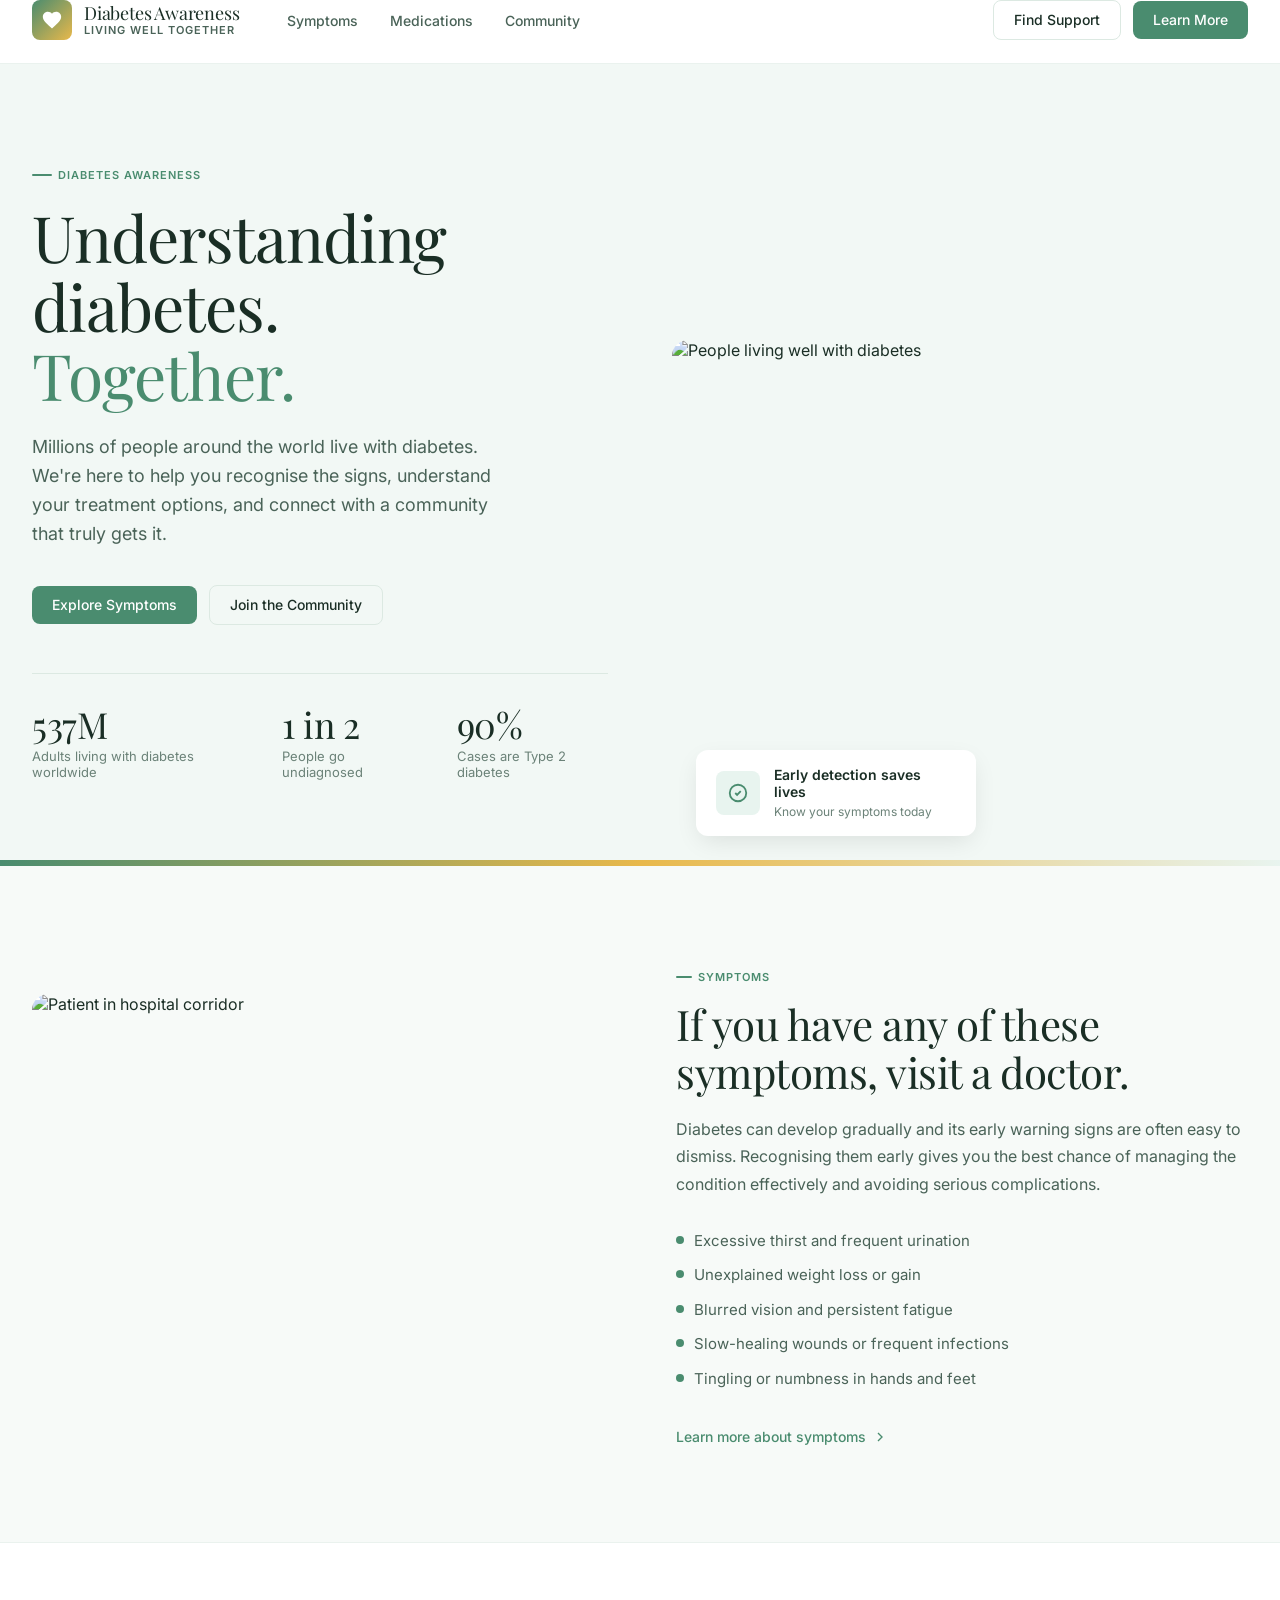
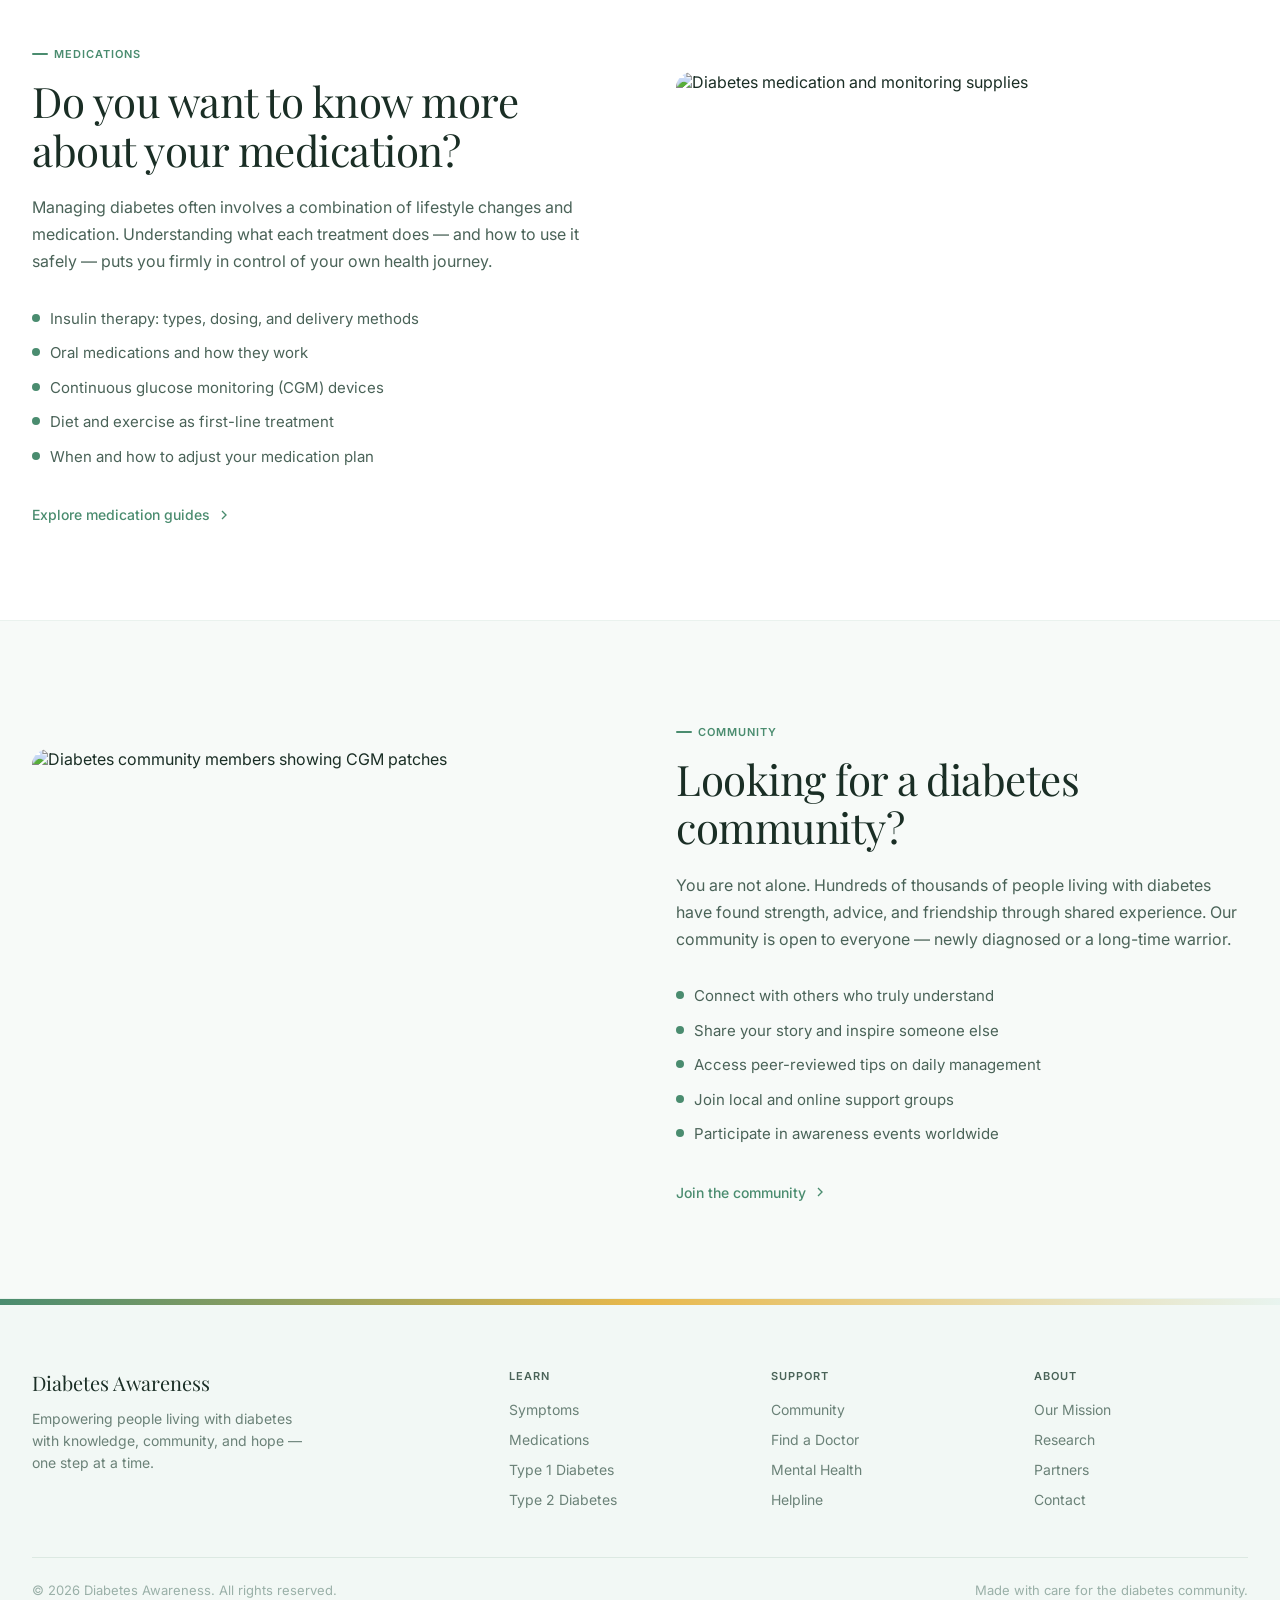
==== index.html @ 2e7ffc68 "Upload entire workspace" ====
<!DOCTYPE html>
<html lang="en">
<head>
  <meta charset="UTF-8" />
  <meta name="viewport" content="width=device-width, initial-scale=1.0" />
  <title>Diabetes Awareness</title>
  <link rel="preconnect" href="https://fonts.googleapis.com" />
  <link rel="preconnect" href="https://fonts.gstatic.com" crossorigin />
  <link href="https://fonts.googleapis.com/css2?family=Inter:wght@400;500;600&family=Playfair+Display:wght@400;500&display=swap" rel="stylesheet" />
  <style>
    /* ── Design Tokens ── */
    :root {
      --primary:        #4a8c6f;
      --primary-deep:   #336b54;
      --primary-light:  #e8f4ef;
      --accent:         #e8b84b;
      --accent-light:   #fdf6e3;

      --ink:            #1a2e25;
      --ink-tint:       #2e4a3a;
      --slate:          #4a6358;
      --steel:          #6b8278;
      --muted:          #9ab0a8;

      --canvas:         #ffffff;
      --surface:        #f7faf8;
      --surface-warm:   #f2f8f5;
      --hairline:       #dce9e2;
      --hairline-soft:  #eaf2ee;
      --beige-deep:     #c8ddd4;

      --on-primary:     #ffffff;
      --on-dark:        #ffffff;

      --rounded-sm:  6px;
      --rounded-md:  8px;
      --rounded-lg:  12px;
      --rounded-xl:  16px;
      --rounded-full: 9999px;

      --font-display: 'Playfair Display', 'Times New Roman', Georgia, serif;
      --font-ui:      'Inter', ui-sans-serif, system-ui, sans-serif;
    }

    /* ── Reset ── */
    *, *::before, *::after { box-sizing: border-box; margin: 0; padding: 0; }
    html { scroll-behavior: smooth; }
    body {
      font-family: var(--font-ui);
      font-size: 16px;
      color: var(--ink);
      background: var(--canvas);
      -webkit-font-smoothing: antialiased;
    }
    img { display: block; max-width: 100%; }
    a { text-decoration: none; color: inherit; }

    /* ── Layout helpers ── */
    .container {
      max-width: 1280px;
      margin: 0 auto;
      padding: 0 32px;
    }

    /* ════════════════════════════════════════
       NAV
    ════════════════════════════════════════ */
    .nav {
      position: sticky;
      top: 0;
      z-index: 100;
      background: var(--canvas);
      border-bottom: 1px solid var(--hairline-soft);
      height: 64px;
    }
    .nav__inner {
      display: flex;
      align-items: center;
      height: 100%;
      gap: 0;
    }
    .nav__logo-block {
      display: flex;
      align-items: center;
      gap: 12px;
      margin-right: 48px;
    }
    .nav__icon {
      width: 40px;
      height: 40px;
      border-radius: var(--rounded-md);
      background: linear-gradient(135deg, var(--primary) 0%, var(--accent) 100%);
      display: flex;
      align-items: center;
      justify-content: center;
      flex-shrink: 0;
    }
    .nav__icon svg { width: 22px; height: 22px; fill: var(--on-dark); }
    .nav__brand {
      font-family: var(--font-display);
      font-size: 18px;
      font-weight: 400;
      color: var(--ink);
      letter-spacing: -0.2px;
      line-height: 1.2;
    }
    .nav__brand span { display: block; font-family: var(--font-ui); font-size: 11px; font-weight: 600; letter-spacing: 1px; text-transform: uppercase; color: var(--slate); }
    .nav__links {
      display: flex;
      align-items: center;
      gap: 32px;
      list-style: none;
      flex: 1;
    }
    .nav__links a {
      font-size: 14px;
      font-weight: 500;
      color: var(--slate);
      transition: color 0.15s;
    }
    .nav__links a:hover { color: var(--primary); }
    .nav__cta {
      margin-left: auto;
      display: flex;
      align-items: center;
      gap: 12px;
    }
    .btn {
      display: inline-flex;
      align-items: center;
      gap: 6px;
      font-family: var(--font-ui);
      font-size: 14px;
      font-weight: 500;
      line-height: 1.3;
      padding: 10px 20px;
      border-radius: var(--rounded-md);
      border: none;
      cursor: pointer;
      transition: background 0.15s, color 0.15s;
      white-space: nowrap;
    }
    .btn-primary {
      background: var(--primary);
      color: var(--on-primary);
    }
    .btn-primary:hover { background: var(--primary-deep); }
    .btn-secondary {
      background: transparent;
      color: var(--ink);
      border: 1px solid var(--hairline);
    }
    .btn-secondary:hover { border-color: var(--primary); color: var(--primary); }

    /* ════════════════════════════════════════
       HERO
    ════════════════════════════════════════ */
    .hero {
      background: var(--surface-warm);
      padding: 96px 0 0;
      overflow: hidden;
    }
    .hero__inner {
      display: grid;
      grid-template-columns: 1fr 1fr;
      gap: 64px;
      align-items: end;
    }
    .hero__text { padding-bottom: 80px; }
    .hero__eyebrow {
      display: inline-flex;
      align-items: center;
      gap: 6px;
      font-size: 11px;
      font-weight: 600;
      letter-spacing: 1px;
      text-transform: uppercase;
      color: var(--primary);
      margin-bottom: 20px;
    }
    .hero__eyebrow::before {
      content: '';
      display: block;
      width: 20px;
      height: 2px;
      background: var(--primary);
      border-radius: 2px;
    }
    .hero__title {
      font-family: var(--font-display);
      font-size: 64px;
      font-weight: 400;
      line-height: 1.08;
      letter-spacing: -1px;
      color: var(--ink);
      margin-bottom: 24px;
    }
    .hero__title em {
      font-style: normal;
      color: var(--primary);
    }
    .hero__subtitle {
      font-size: 18px;
      font-weight: 400;
      line-height: 1.6;
      color: var(--slate);
      max-width: 460px;
      margin-bottom: 36px;
    }
    .hero__actions { display: flex; align-items: center; gap: 12px; }
    .hero__stats {
      display: flex;
      gap: 40px;
      margin-top: 48px;
      padding-top: 32px;
      border-top: 1px solid var(--hairline);
    }
    .hero__stat-num {
      font-family: var(--font-display);
      font-size: 36px;
      font-weight: 400;
      color: var(--ink);
      letter-spacing: -0.5px;
      line-height: 1;
    }
    .hero__stat-label {
      font-size: 13px;
      font-weight: 400;
      color: var(--steel);
      margin-top: 6px;
    }
    .hero__image-wrap {
      position: relative;
      align-self: end;
    }
    .hero__image-wrap img {
      width: 100%;
      height: 520px;
      object-fit: cover;
      border-radius: var(--rounded-xl) var(--rounded-xl) 0 0;
    }
    .hero__image-badge {
      position: absolute;
      bottom: 24px;
      left: 24px;
      background: var(--canvas);
      border-radius: var(--rounded-lg);
      padding: 16px 20px;
      box-shadow: rgba(0,0,0,0.10) 0 8px 24px -4px;
      display: flex;
      align-items: center;
      gap: 14px;
      max-width: 280px;
    }
    .hero__image-badge-icon {
      width: 44px;
      height: 44px;
      border-radius: var(--rounded-md);
      background: var(--primary-light);
      display: flex;
      align-items: center;
      justify-content: center;
      flex-shrink: 0;
    }
    .hero__image-badge-icon svg { width: 22px; height: 22px; stroke: var(--primary); fill: none; stroke-width: 2; }
    .hero__image-badge-text strong { display: block; font-size: 14px; font-weight: 600; color: var(--ink); }
    .hero__image-badge-text span { font-size: 12px; color: var(--steel); }

    /* ════════════════════════════════════════
       SECTION STRIPE (closing gradient)
    ════════════════════════════════════════ */
    .stripe {
      height: 6px;
      background: linear-gradient(90deg, var(--primary) 0%, var(--accent) 50%, var(--primary-light) 100%);
    }

    /* ════════════════════════════════════════
       INFO PAGES (alternating image/text)
    ════════════════════════════════════════ */
    .info-section {
      padding: 96px 0;
      border-bottom: 1px solid var(--hairline-soft);
    }
    .info-section:nth-child(even) {
      background: var(--surface);
    }
    .info-section__inner {
      display: grid;
      grid-template-columns: 1fr 1fr;
      gap: 72px;
      align-items: center;
    }
    /* reverse: image right, text left */
    .info-section--reversed .info-section__inner {
      direction: rtl;
    }
    .info-section--reversed .info-section__inner > * {
      direction: ltr;
    }

    .info-section__image {
      border-radius: var(--rounded-xl);
      overflow: hidden;
      position: relative;
    }
    .info-section__image img {
      width: 100%;
      height: 420px;
      object-fit: cover;
      display: block;
    }

    .info-section__text {}
    .info-section__eyebrow {
      display: inline-flex;
      align-items: center;
      gap: 6px;
      font-size: 11px;
      font-weight: 600;
      letter-spacing: 1px;
      text-transform: uppercase;
      color: var(--primary);
      margin-bottom: 16px;
    }
    .info-section__eyebrow::before {
      content: '';
      display: block;
      width: 16px;
      height: 2px;
      background: var(--primary);
      border-radius: 2px;
    }
    .info-section__title {
      font-family: var(--font-display);
      font-size: 42px;
      font-weight: 400;
      line-height: 1.15;
      letter-spacing: -0.5px;
      color: var(--ink);
      margin-bottom: 20px;
    }
    .info-section__body {
      font-size: 16px;
      font-weight: 400;
      line-height: 1.7;
      color: var(--slate);
      margin-bottom: 32px;
    }
    .info-section__list {
      list-style: none;
      display: flex;
      flex-direction: column;
      gap: 12px;
      margin-bottom: 36px;
    }
    .info-section__list li {
      display: flex;
      align-items: flex-start;
      gap: 10px;
      font-size: 15px;
      color: var(--slate);
      line-height: 1.5;
    }
    .info-section__list li::before {
      content: '';
      display: block;
      width: 8px;
      height: 8px;
      border-radius: 50%;
      background: var(--primary);
      flex-shrink: 0;
      margin-top: 6px;
    }
    .info-section__link {
      display: inline-flex;
      align-items: center;
      gap: 6px;
      font-size: 14px;
      font-weight: 500;
      color: var(--primary);
      transition: gap 0.15s;
    }
    .info-section__link:hover { gap: 10px; }
    .info-section__link svg { width: 16px; height: 16px; stroke: currentColor; fill: none; stroke-width: 2; }

    /* ════════════════════════════════════════
       FOOTER
    ════════════════════════════════════════ */
    .footer {
      background: var(--surface-warm);
      padding: 64px 0 32px;
    }
    .footer__grid {
      display: grid;
      grid-template-columns: 2fr 1fr 1fr 1fr;
      gap: 48px;
      margin-bottom: 48px;
    }
    .footer__brand-name {
      font-family: var(--font-display);
      font-size: 20px;
      font-weight: 400;
      color: var(--ink);
      margin-bottom: 12px;
    }
    .footer__tagline {
      font-size: 14px;
      color: var(--steel);
      line-height: 1.6;
      max-width: 280px;
    }
    .footer__col-title {
      font-size: 11px;
      font-weight: 600;
      letter-spacing: 1px;
      text-transform: uppercase;
      color: var(--slate);
      margin-bottom: 16px;
    }
    .footer__links {
      list-style: none;
      display: flex;
      flex-direction: column;
      gap: 10px;
    }
    .footer__links a {
      font-size: 14px;
      color: var(--steel);
      transition: color 0.15s;
    }
    .footer__links a:hover { color: var(--primary); }
    .footer__bottom {
      display: flex;
      align-items: center;
      justify-content: space-between;
      padding-top: 24px;
      border-top: 1px solid var(--hairline);
    }
    .footer__copy { font-size: 13px; color: var(--muted); }

    /* ════════════════════════════════════════
       RESPONSIVE
    ════════════════════════════════════════ */
    @media (max-width: 1023px) {
      .hero__inner,
      .info-section__inner {
        grid-template-columns: 1fr;
        gap: 40px;
      }
      .info-section--reversed .info-section__inner {
        direction: ltr;
      }
      .hero__title { font-size: 48px; }
      .info-section__title { font-size: 34px; }
      .hero__image-wrap img { height: 380px; border-radius: var(--rounded-xl); }
      .hero { padding-bottom: 64px; }
      .footer__grid { grid-template-columns: 1fr 1fr; gap: 32px; }
    }
    @media (max-width: 639px) {
      .container { padding: 0 20px; }
      .hero { padding: 64px 0; }
      .hero__title { font-size: 36px; }
      .info-section { padding: 64px 0; }
      .info-section__title { font-size: 28px; }
      .info-section__image img { height: 300px; }
      .nav__links { display: none; }
      .hero__stats { flex-wrap: wrap; gap: 24px; }
      .footer__grid { grid-template-columns: 1fr; }
    }
  </style>
</head>
<body>

  <!-- ═══ NAV ═══ -->
  <nav class="nav">
    <div class="container">
      <div class="nav__inner">
        <div class="nav__logo-block">
          <div class="nav__icon">
            <!-- heart-pulse icon -->
            <svg viewBox="0 0 24 24" fill="white"><path d="M12 21.35l-1.45-1.32C5.4 15.36 2 12.28 2 8.5 2 5.42 4.42 3 7.5 3c1.74 0 3.41.81 4.5 2.09C13.09 3.81 14.76 3 16.5 3 19.58 3 22 5.42 22 8.5c0 3.78-3.4 6.86-8.55 11.54L12 21.35z"/></svg>
          </div>
          <div>
            <div class="nav__brand">Diabetes Awareness<span>Living Well Together</span></div>
          </div>
        </div>
        <ul class="nav__links">
          <li><a href="#symptoms">Symptoms</a></li>
          <li><a href="#medications">Medications</a></li>
          <li><a href="#community">Community</a></li>
        </ul>
        <div class="nav__cta">
          <a href="#community" class="btn btn-secondary">Find Support</a>
          <a href="#symptoms" class="btn btn-primary">Learn More</a>
        </div>
      </div>
    </div>
  </nav>

  <!-- ═══ HERO ═══ -->
  <section class="hero">
    <div class="container">
      <div class="hero__inner">

        <div class="hero__text">
          <div class="hero__eyebrow">Diabetes Awareness</div>
          <h1 class="hero__title">Understanding<br>diabetes.<br><em>Together.</em></h1>
          <p class="hero__subtitle">
            Millions of people around the world live with diabetes. We're here to
            help you recognise the signs, understand your treatment options, and
            connect with a community that truly gets it.
          </p>
          <div class="hero__actions">
            <a href="#symptoms" class="btn btn-primary">Explore Symptoms</a>
            <a href="#community" class="btn btn-secondary">Join the Community</a>
          </div>
          <div class="hero__stats">
            <div>
              <div class="hero__stat-num">537M</div>
              <div class="hero__stat-label">Adults living with diabetes worldwide</div>
            </div>
            <div>
              <div class="hero__stat-num">1 in 2</div>
              <div class="hero__stat-label">People go undiagnosed</div>
            </div>
            <div>
              <div class="hero__stat-num">90%</div>
              <div class="hero__stat-label">Cases are Type 2 diabetes</div>
            </div>
          </div>
        </div>

        <div class="hero__image-wrap">
          <img src="Guidelines/Diabetes_Community.png" alt="People living well with diabetes" />
          <div class="hero__image-badge">
            <div class="hero__image-badge-icon">
              <svg viewBox="0 0 24 24"><path d="M9 12l2 2 4-4"/><circle cx="12" cy="12" r="9"/></svg>
            </div>
            <div class="hero__image-badge-text">
              <strong>Early detection saves lives</strong>
              <span>Know your symptoms today</span>
            </div>
          </div>
        </div>

      </div>
    </div>
  </section>

  <div class="stripe"></div>

  <!-- ═══ PAGE 1 — Symptoms ═══ -->
  <!-- image LEFT, text RIGHT — matches Pages.png -->
  <section class="info-section" id="symptoms">
    <div class="container">
      <div class="info-section__inner">

        <div class="info-section__image">
          <img src="Guidelines/Patients_in_Hospital.png" alt="Patient in hospital corridor" />
        </div>

        <div class="info-section__text">
          <div class="info-section__eyebrow">Symptoms</div>
          <h2 class="info-section__title">If you have any of these symptoms, visit a doctor.</h2>
          <p class="info-section__body">
            Diabetes can develop gradually and its early warning signs are often easy to dismiss.
            Recognising them early gives you the best chance of managing the condition
            effectively and avoiding serious complications.
          </p>
          <ul class="info-section__list">
            <li>Excessive thirst and frequent urination</li>
            <li>Unexplained weight loss or gain</li>
            <li>Blurred vision and persistent fatigue</li>
            <li>Slow-healing wounds or frequent infections</li>
            <li>Tingling or numbness in hands and feet</li>
          </ul>
          <a href="#" class="info-section__link">
            Learn more about symptoms
            <svg viewBox="0 0 24 24"><polyline points="9 18 15 12 9 6"/></svg>
          </a>
        </div>

      </div>
    </div>
  </section>

  <!-- ═══ PAGE 2 — Medications ═══ -->
  <!-- image RIGHT, text LEFT — reversed from page 1 -->
  <section class="info-section info-section--reversed" id="medications">
    <div class="container">
      <div class="info-section__inner">

        <div class="info-section__image">
          <img src="Guidelines/Medication.png" alt="Diabetes medication and monitoring supplies" />
        </div>

        <div class="info-section__text">
          <div class="info-section__eyebrow">Medications</div>
          <h2 class="info-section__title">Do you want to know more about your medication?</h2>
          <p class="info-section__body">
            Managing diabetes often involves a combination of lifestyle changes and medication.
            Understanding what each treatment does — and how to use it safely — puts you
            firmly in control of your own health journey.
          </p>
          <ul class="info-section__list">
            <li>Insulin therapy: types, dosing, and delivery methods</li>
            <li>Oral medications and how they work</li>
            <li>Continuous glucose monitoring (CGM) devices</li>
            <li>Diet and exercise as first-line treatment</li>
            <li>When and how to adjust your medication plan</li>
          </ul>
          <a href="#" class="info-section__link">
            Explore medication guides
            <svg viewBox="0 0 24 24"><polyline points="9 18 15 12 9 6"/></svg>
          </a>
        </div>

      </div>
    </div>
  </section>

  <!-- ═══ PAGE 3 — Community ═══ -->
  <!-- image LEFT, text RIGHT — alternates back -->
  <section class="info-section" id="community">
    <div class="container">
      <div class="info-section__inner">

        <div class="info-section__image">
          <img src="Guidelines/Diabetes_Community.png" alt="Diabetes community members showing CGM patches" />
        </div>

        <div class="info-section__text">
          <div class="info-section__eyebrow">Community</div>
          <h2 class="info-section__title">Looking for a diabetes community?</h2>
          <p class="info-section__body">
            You are not alone. Hundreds of thousands of people living with diabetes have found
            strength, advice, and friendship through shared experience. Our community is open
            to everyone — newly diagnosed or a long-time warrior.
          </p>
          <ul class="info-section__list">
            <li>Connect with others who truly understand</li>
            <li>Share your story and inspire someone else</li>
            <li>Access peer-reviewed tips on daily management</li>
            <li>Join local and online support groups</li>
            <li>Participate in awareness events worldwide</li>
          </ul>
          <a href="#" class="info-section__link">
            Join the community
            <svg viewBox="0 0 24 24"><polyline points="9 18 15 12 9 6"/></svg>
          </a>
        </div>

      </div>
    </div>
  </section>

  <div class="stripe"></div>

  <!-- ═══ FOOTER ═══ -->
  <footer class="footer">
    <div class="container">
      <div class="footer__grid">
        <div>
          <div class="footer__brand-name">Diabetes Awareness</div>
          <p class="footer__tagline">
            Empowering people living with diabetes with knowledge,
            community, and hope — one step at a time.
          </p>
        </div>
        <div>
          <div class="footer__col-title">Learn</div>
          <ul class="footer__links">
            <li><a href="#symptoms">Symptoms</a></li>
            <li><a href="#medications">Medications</a></li>
            <li><a href="#">Type 1 Diabetes</a></li>
            <li><a href="#">Type 2 Diabetes</a></li>
          </ul>
        </div>
        <div>
          <div class="footer__col-title">Support</div>
          <ul class="footer__links">
            <li><a href="#community">Community</a></li>
            <li><a href="#">Find a Doctor</a></li>
            <li><a href="#">Mental Health</a></li>
            <li><a href="#">Helpline</a></li>
          </ul>
        </div>
        <div>
          <div class="footer__col-title">About</div>
          <ul class="footer__links">
            <li><a href="#">Our Mission</a></li>
            <li><a href="#">Research</a></li>
            <li><a href="#">Partners</a></li>
            <li><a href="#">Contact</a></li>
          </ul>
        </div>
      </div>
      <div class="footer__bottom">
        <span class="footer__copy">© 2026 Diabetes Awareness. All rights reserved.</span>
        <span class="footer__copy">Made with care for the diabetes community.</span>
      </div>
    </div>
  </footer>

</body>
</html>
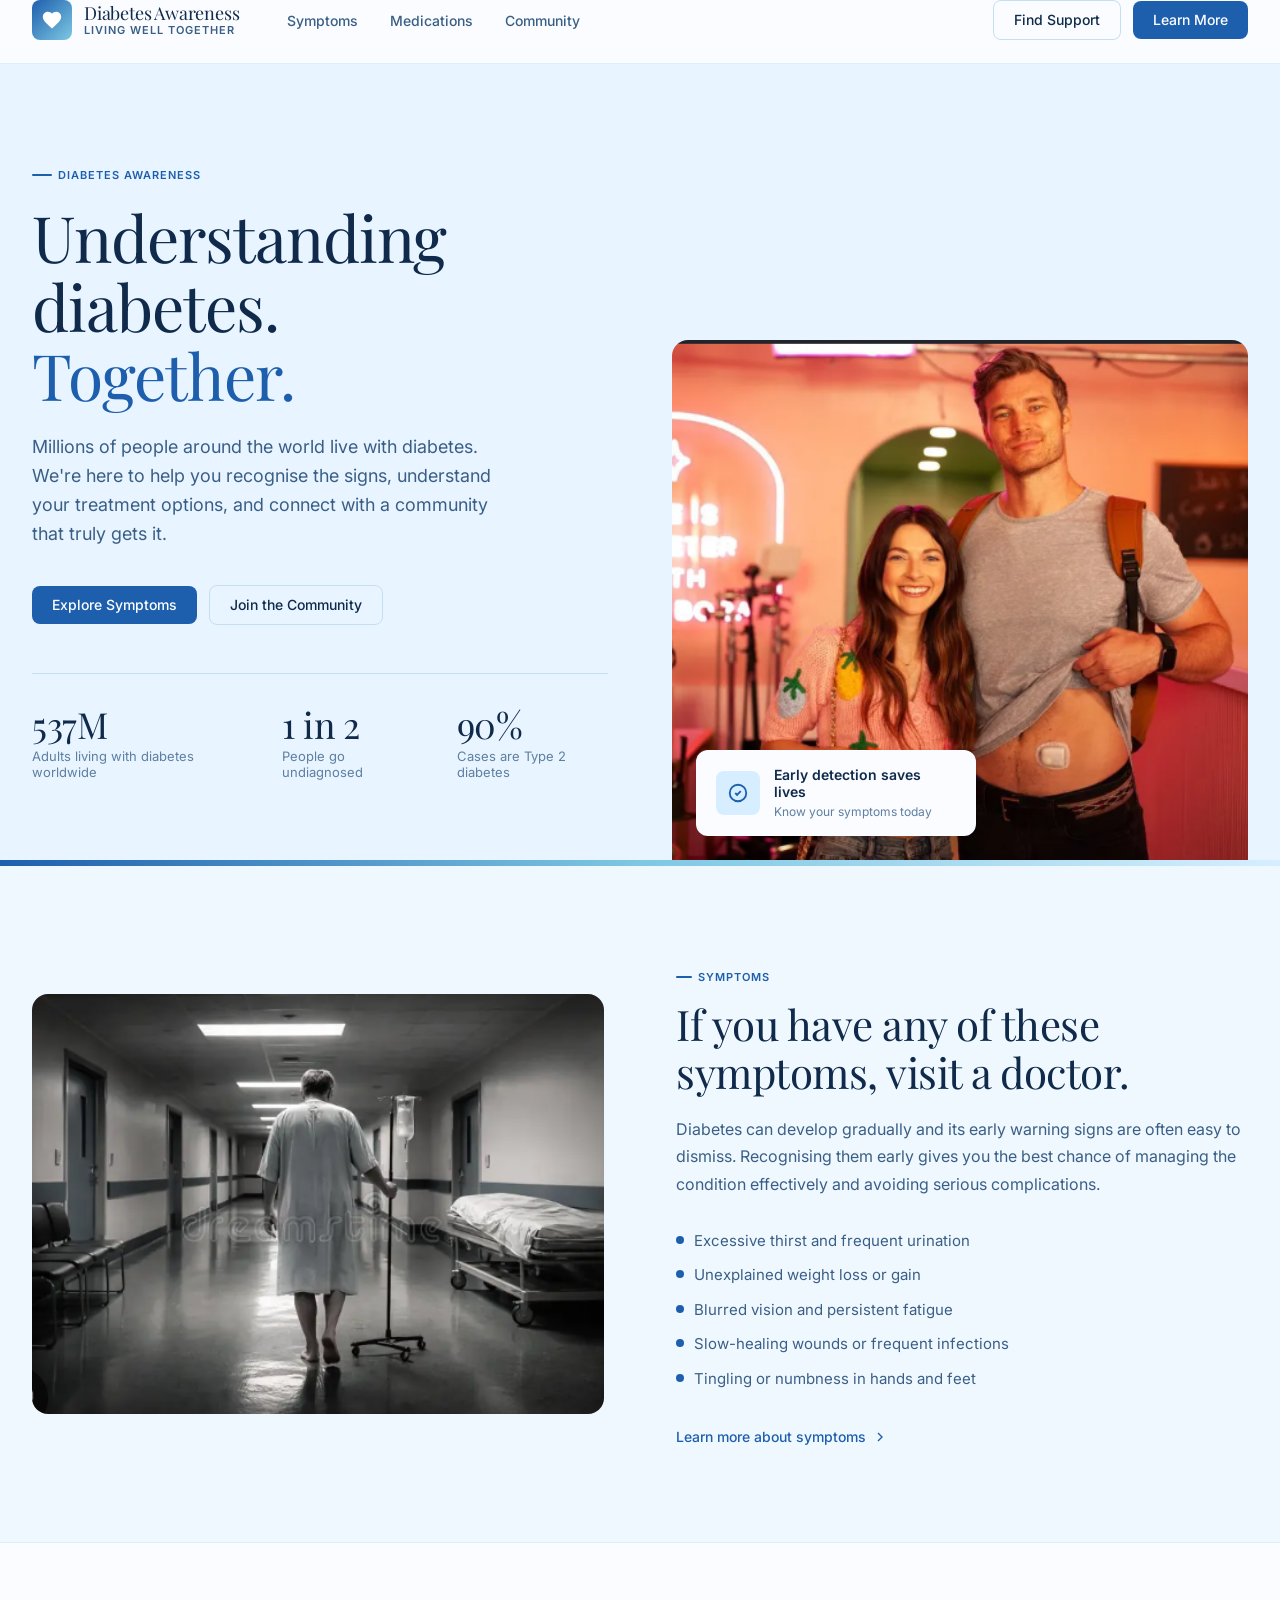
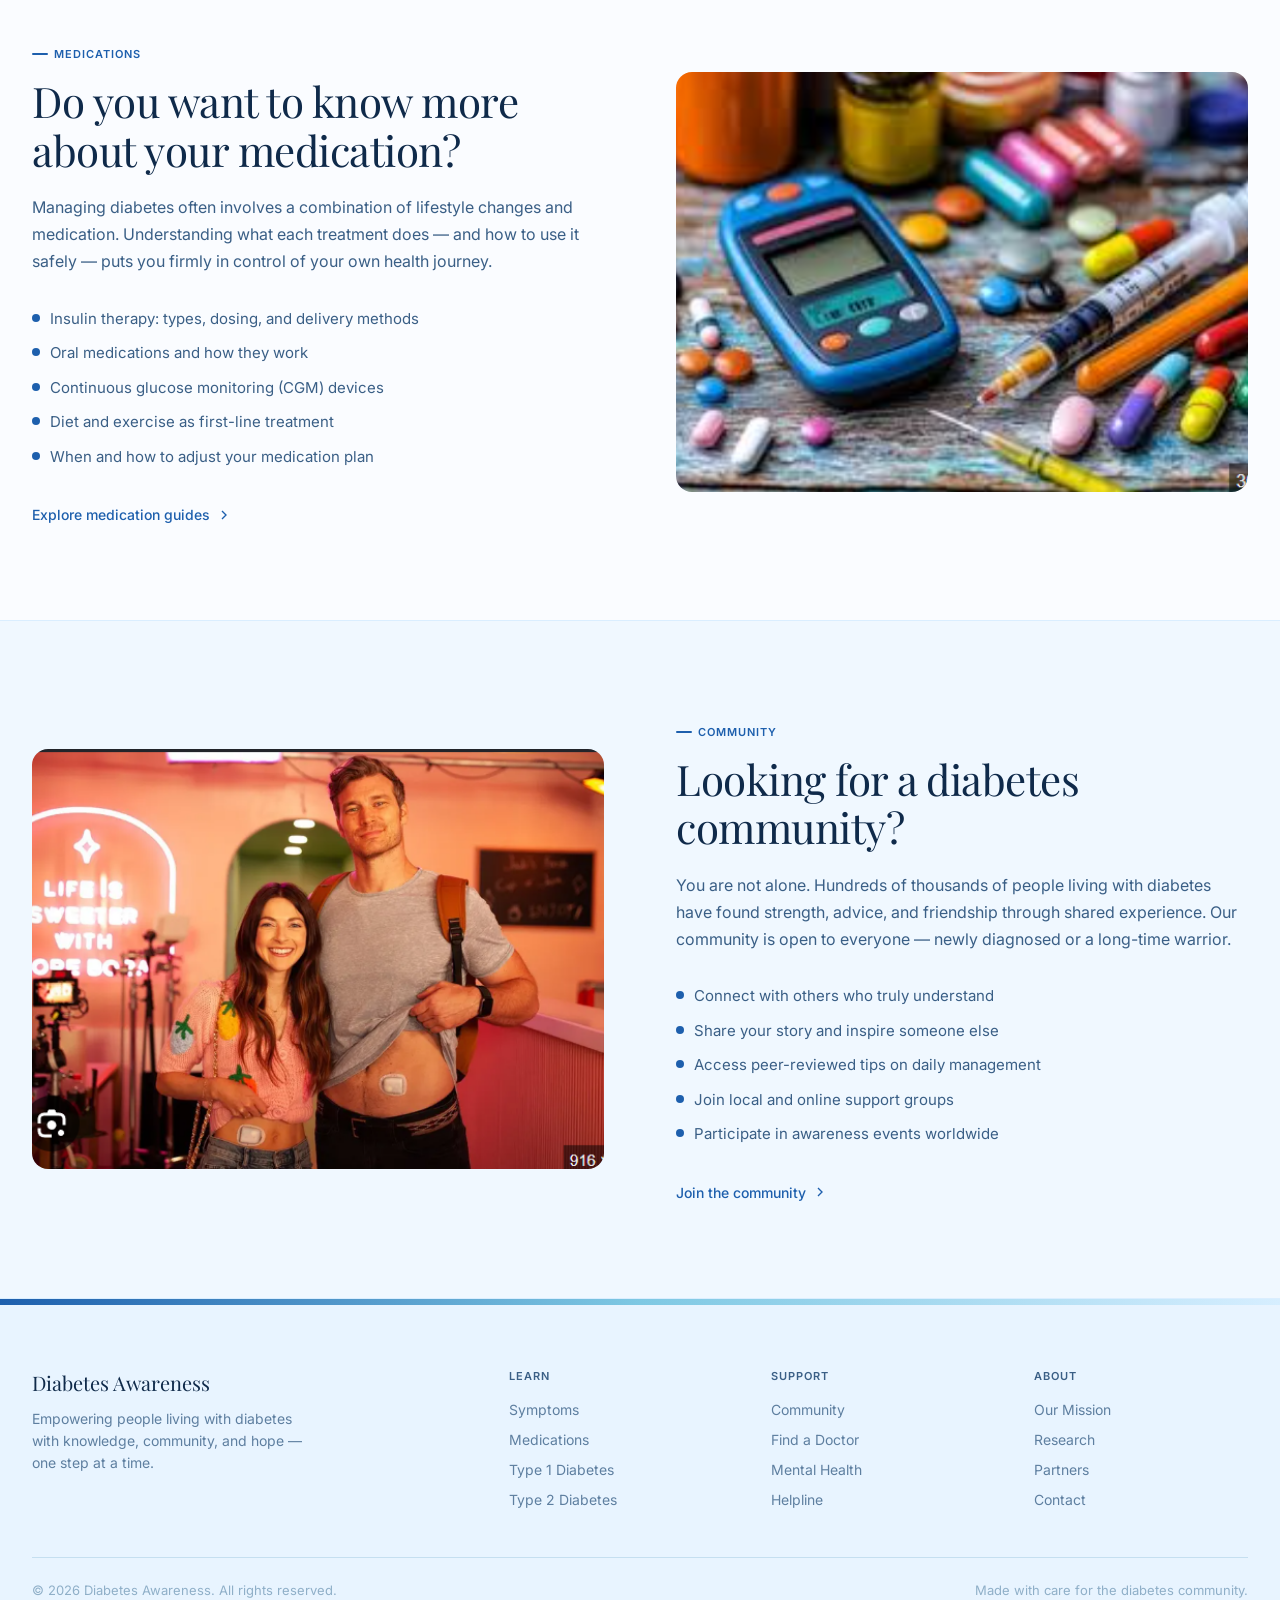
==== commit 8ce48e35: "Change color palette" ====
--- a/index.html
+++ b/index.html
@@ -10,24 +10,24 @@
   <style>
     /* ── Design Tokens ── */
     :root {
-      --primary:        #4a8c6f;
-      --primary-deep:   #336b54;
-      --primary-light:  #e8f4ef;
-      --accent:         #e8b84b;
-      --accent-light:   #fdf6e3;
-
-      --ink:            #1a2e25;
-      --ink-tint:       #2e4a3a;
-      --slate:          #4a6358;
-      --steel:          #6b8278;
-      --muted:          #9ab0a8;
-
-      --canvas:         #ffffff;
-      --surface:        #f7faf8;
-      --surface-warm:   #f2f8f5;
-      --hairline:       #dce9e2;
-      --hairline-soft:  #eaf2ee;
-      --beige-deep:     #c8ddd4;
+      --primary:        #1D5FAD;
+      --primary-deep:   #0F3D7A;
+      --primary-light:  #D6EEFF;
+      --accent:         #7EC8E3;
+      --accent-light:   #EEF7FF;
+
+      --ink:            #0F2A4A; 
+      --ink-tint:       #1A3D6B;
+      --slate:          #3A5F86;
+      --steel:          #5E7FA0;
+      --muted:          #8FAFC8;
+
+      --canvas:         #FAFCFF;
+      --surface:        #F0F8FF;
+      --surface-warm:   #E8F4FF;
+      --hairline:       #C5DFF0;
+      --hairline-soft:  #DAEEFF;
+      --beige-deep:     #A8CFEA;
 
       --on-primary:     #ffffff;
       --on-dark:        #ffffff;
@@ -531,7 +531,7 @@
         </div>
 
         <div class="hero__image-wrap">
-          <img src="Guidelines/Diabetes_Community.png" alt="People living well with diabetes" />
+          <img src="IndexPage/Diabetes_Community.png" alt="People living well with diabetes" />
           <div class="hero__image-badge">
             <div class="hero__image-badge-icon">
               <svg viewBox="0 0 24 24"><path d="M9 12l2 2 4-4"/><circle cx="12" cy="12" r="9"/></svg>
@@ -556,7 +556,7 @@
       <div class="info-section__inner">
 
         <div class="info-section__image">
-          <img src="Guidelines/Patients_in_Hospital.png" alt="Patient in hospital corridor" />
+          <img src="IndexPage/Patients_in_Hospital.png" alt="Patient in hospital corridor" />
         </div>
 
         <div class="info-section__text">
@@ -591,7 +591,7 @@
       <div class="info-section__inner">
 
         <div class="info-section__image">
-          <img src="Guidelines/Medication.png" alt="Diabetes medication and monitoring supplies" />
+          <img src="IndexPage/Medication.png" alt="Diabetes medication and monitoring supplies" />
         </div>
 
         <div class="info-section__text">
@@ -626,7 +626,7 @@
       <div class="info-section__inner">
 
         <div class="info-section__image">
-          <img src="Guidelines/Diabetes_Community.png" alt="Diabetes community members showing CGM patches" />
+          <img src="IndexPage/Diabetes_Community.png" alt="Diabetes community members showing CGM patches" />
         </div>
 
         <div class="info-section__text">
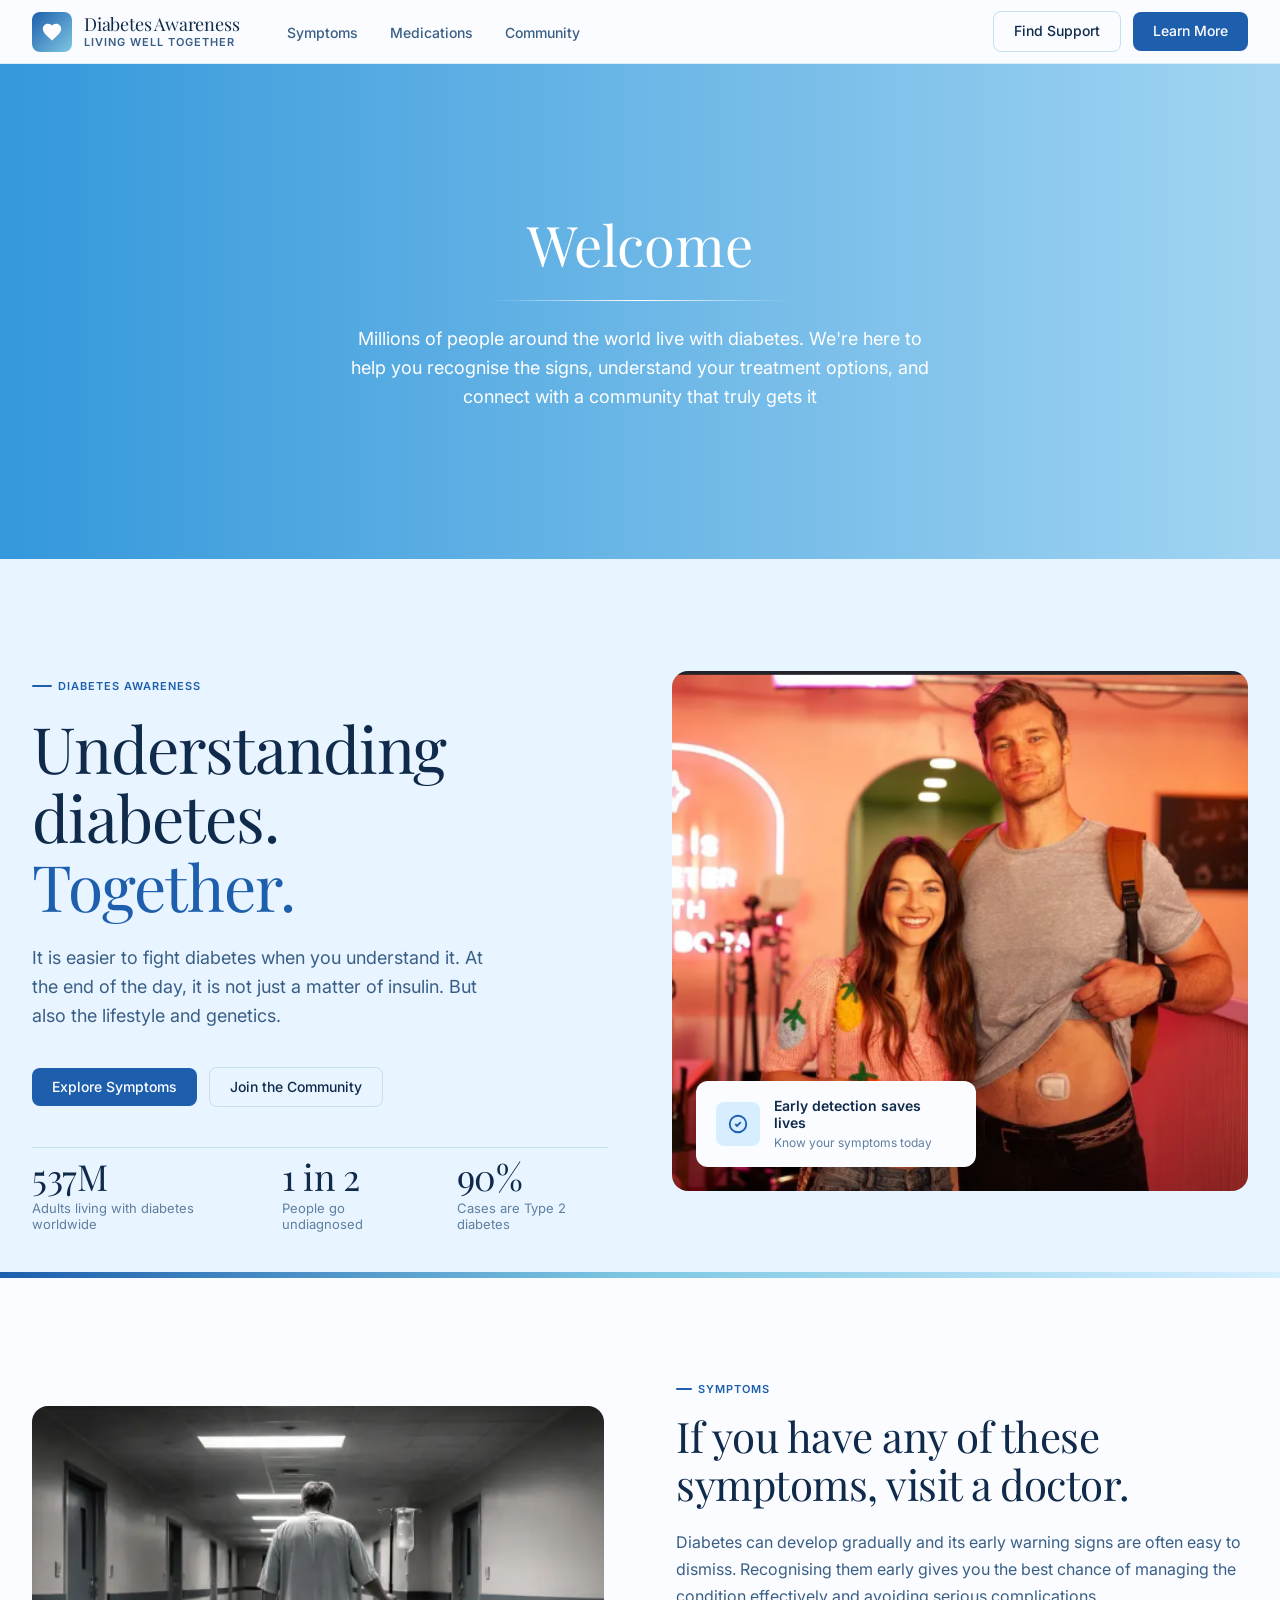
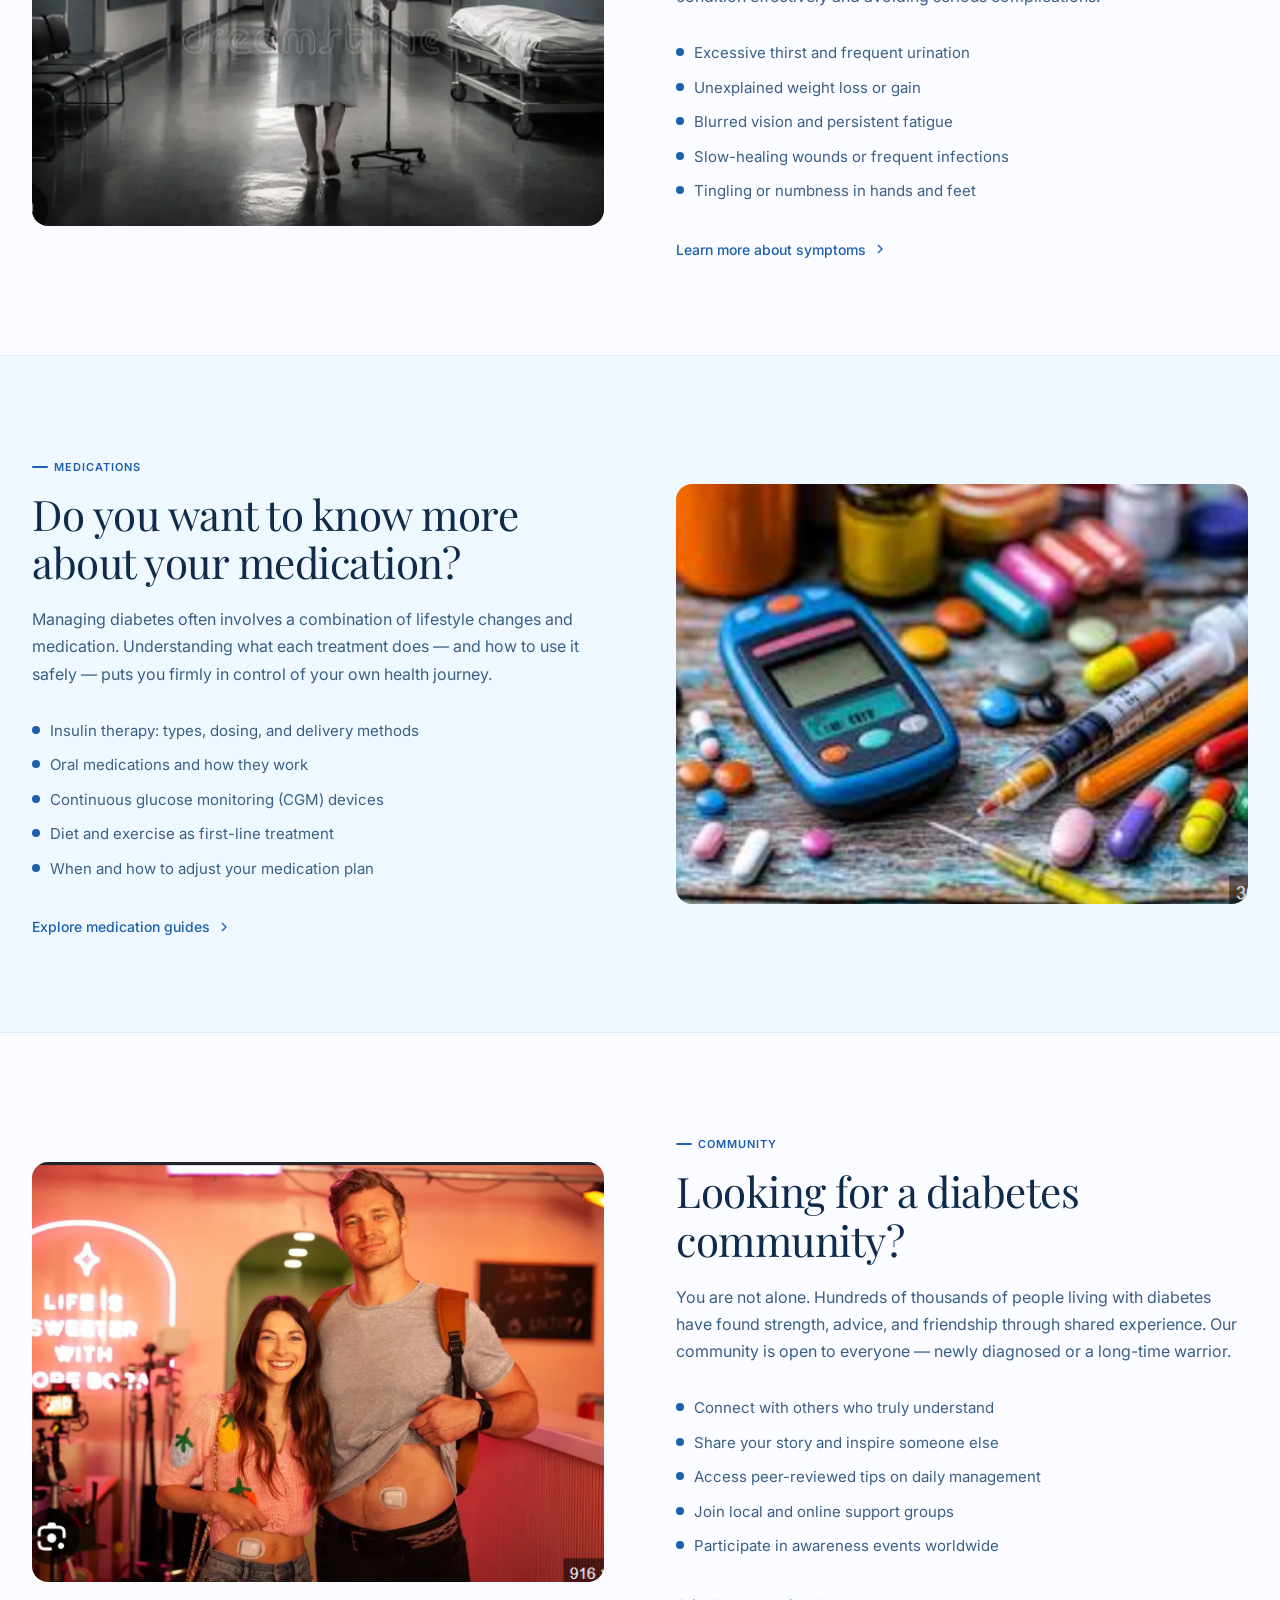
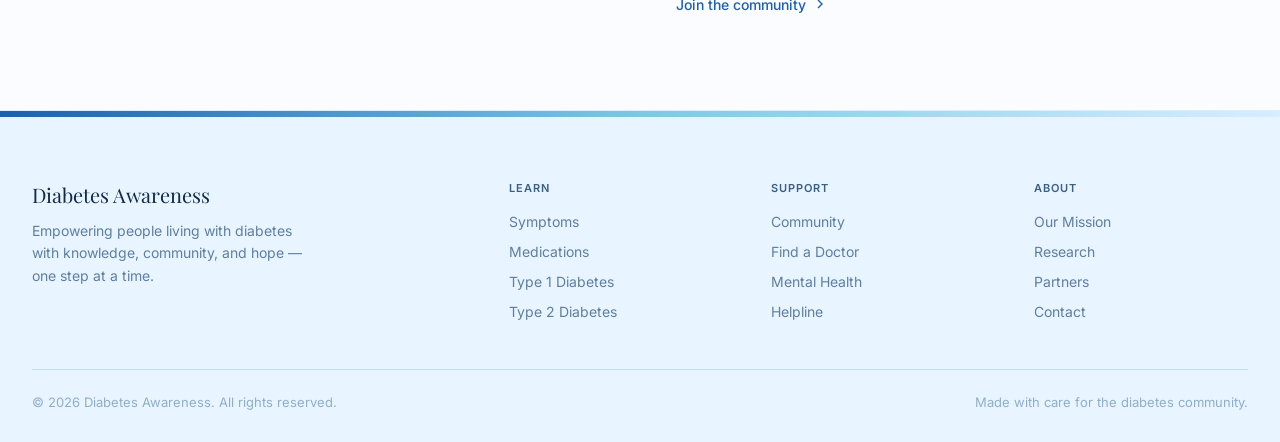
==== commit e1115339: "Correct all the formats" ====
--- a/index.html
+++ b/index.html
@@ -73,6 +73,7 @@
       border-bottom: 1px solid var(--hairline-soft);
       height: 64px;
     }
+    .nav .container { height: 100%; }
     .nav__inner {
       display: flex;
       align-items: center;
@@ -157,16 +158,15 @@
     ════════════════════════════════════════ */
     .hero {
       background: var(--surface-warm);
-      padding: 96px 0 0;
+      padding: 112px 0 40px;
       overflow: hidden;
     }
     .hero__inner {
       display: grid;
       grid-template-columns: 1fr 1fr;
       gap: 64px;
-      align-items: end;
-    }
-    .hero__text { padding-bottom: 80px; }
+      align-items: start;
+    }
     .hero__eyebrow {
       display: inline-flex;
       align-items: center;
@@ -211,8 +211,8 @@
     .hero__stats {
       display: flex;
       gap: 40px;
-      margin-top: 48px;
-      padding-top: 32px;
+      margin-top: 40px;
+      padding-top: 10px;
       border-top: 1px solid var(--hairline);
     }
     .hero__stat-num {
@@ -231,13 +231,12 @@
     }
     .hero__image-wrap {
       position: relative;
-      align-self: end;
     }
     .hero__image-wrap img {
       width: 100%;
       height: 520px;
       object-fit: cover;
-      border-radius: var(--rounded-xl) var(--rounded-xl) 0 0;
+      border-radius: var(--rounded-xl);
     }
     .hero__image-badge {
       position: absolute;
@@ -265,6 +264,48 @@
     .hero__image-badge-icon svg { width: 22px; height: 22px; stroke: var(--primary); fill: none; stroke-width: 2; }
     .hero__image-badge-text strong { display: block; font-size: 14px; font-weight: 600; color: var(--ink); }
     .hero__image-badge-text span { font-size: 12px; color: var(--steel); }
+
+    /* ════════════════════════════════════════
+       WELCOME
+    ════════════════════════════════════════ */
+    .welcome {
+      background: linear-gradient(to right, #3498DB, #A2D5F2);
+      min-height: 55vh;
+      display: flex;
+      align-items: center;
+      justify-content: center;
+      text-align: center;
+    }
+    .welcome__title {
+      font-family: var(--font-display);
+      font-size: 56px;
+      font-weight: 400;
+      line-height: 1.15;
+      color: #ffffff;
+      margin-bottom: 24px;
+    }
+    .welcome__divider {
+      width: 300px;
+      max-width: 70%;
+      height: 1px;
+      margin: 0 auto 24px;
+      background: linear-gradient(to right, transparent, #ffffff 50%, transparent);
+    }
+    .welcome__subtitle {
+      font-family: var(--font-ui);
+      font-size: 18px;
+      font-weight: 400;
+      line-height: 1.6;
+      color: #ffffff;
+      max-width: 600px;
+      margin: 0 auto;
+    }
+
+    @media (max-width: 639px) {
+      .welcome { min-height: 50vh; }
+      .welcome__title { font-size: 40px; }
+      .welcome__subtitle { font-size: 16px; }
+    }
 
     /* ════════════════════════════════════════
        SECTION STRIPE (closing gradient)
@@ -497,6 +538,19 @@
     </div>
   </nav>
 
+  <!-- ═══ WELCOME ═══ -->
+  <section class="welcome">
+    <div class="container">
+      <h2 class="welcome__title">Welcome</h2>
+      <div class="welcome__divider"></div>
+      <p class="welcome__subtitle">
+        Millions of people around the world live with diabetes. We're here to
+            help you recognise the signs, understand your treatment options, and
+            connect with a community that truly gets it
+      </p>
+    </div>
+  </section>
+
   <!-- ═══ HERO ═══ -->
   <section class="hero">
     <div class="container">
@@ -506,9 +560,8 @@
           <div class="hero__eyebrow">Diabetes Awareness</div>
           <h1 class="hero__title">Understanding<br>diabetes.<br><em>Together.</em></h1>
           <p class="hero__subtitle">
-            Millions of people around the world live with diabetes. We're here to
-            help you recognise the signs, understand your treatment options, and
-            connect with a community that truly gets it.
+            It is easier to fight diabetes when you understand it. At the end of the day, it is 
+            not just a matter of insulin. But also the lifestyle and genetics. 
           </p>
           <div class="hero__actions">
             <a href="#symptoms" class="btn btn-primary">Explore Symptoms</a>
